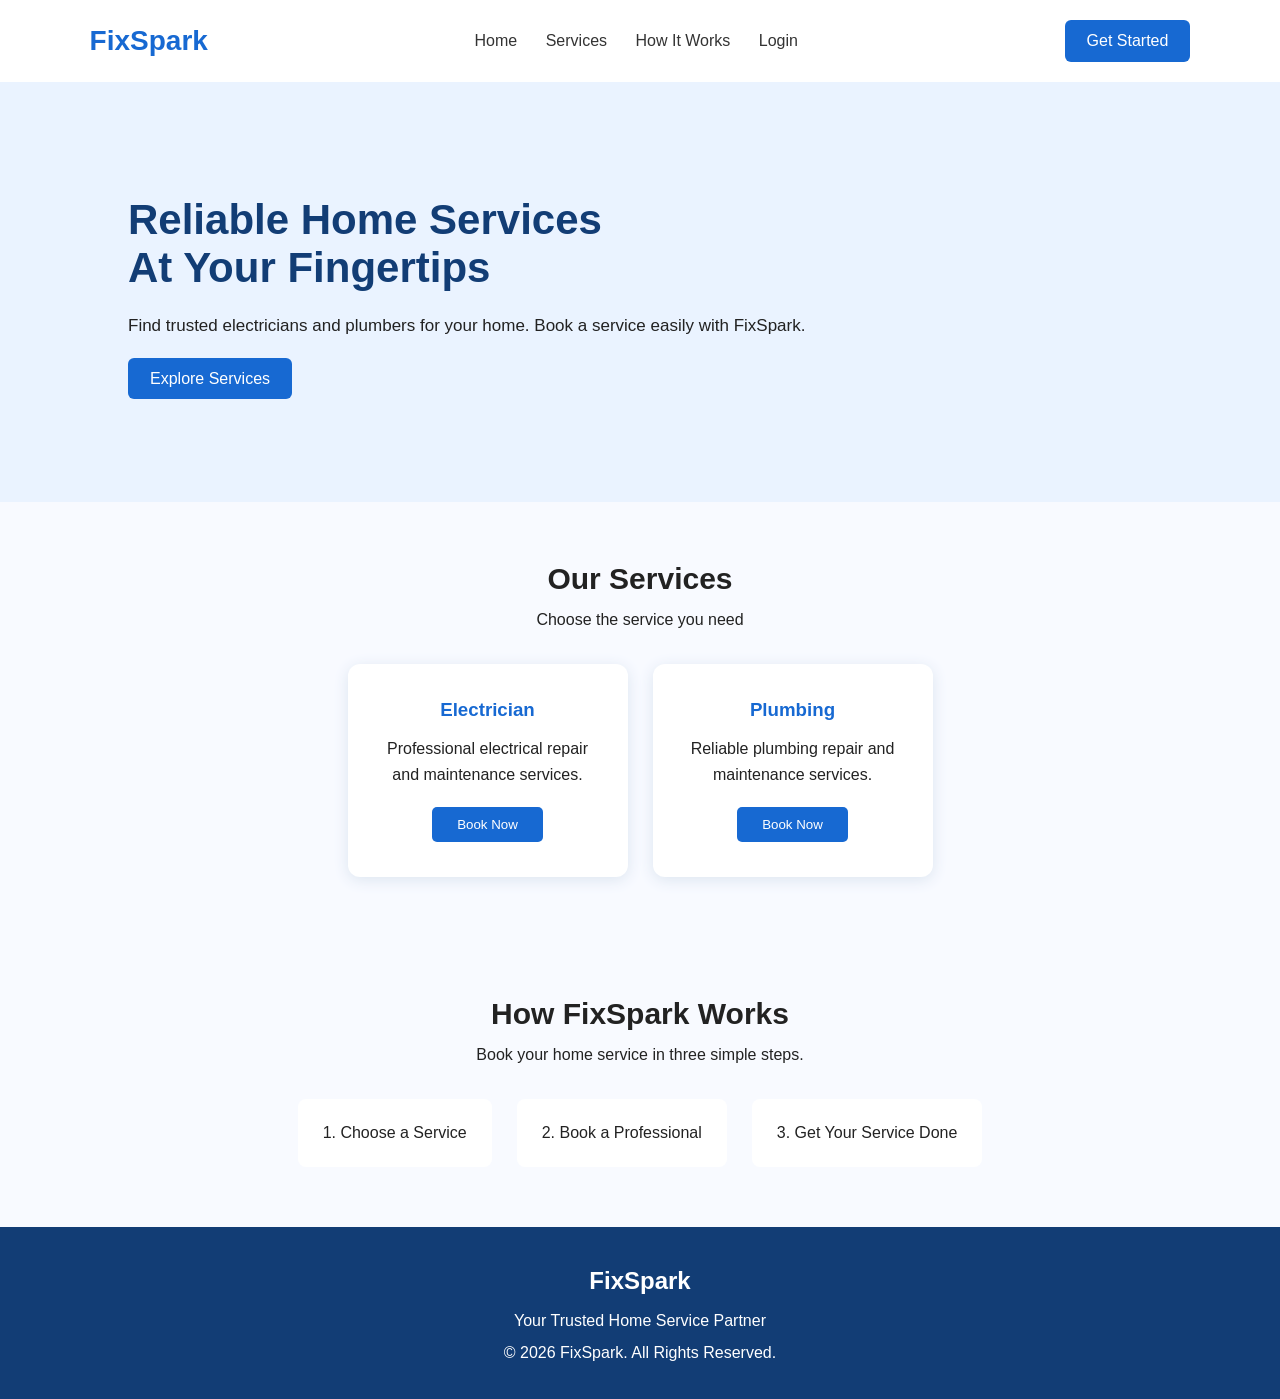
==== index.html @ 0ac02f3a "new file added" ====
<!DOCTYPE html>
<html lang="en">
<head>
    <meta charset="UTF-8">
    <meta name="viewport" content="width=device-width, initial-scale=1.0">
    <title>FixSpark - Home Services</title>
    <link rel="stylesheet" href="css/style.css">
</head>
<body>

    <!-- Navbar -->
    <nav class="navbar">
        <h2 class="logo">FixSpark</h2>

        <div class="nav-links">
            <a href="index.html">Home</a>
            <a href="#services">Services</a>
            <a href="#how-it-works">How It Works</a>
            <a href="login.html">Login</a>
        </div>

        <a href="signup.html" class="nav-btn">Get Started</a>
    </nav>

    <!-- Hero Section -->
    <section class="hero">
        <div class="hero-content">
            <h1>Reliable Home Services<br>
                At Your Fingertips
            </h1>

            <p>
                Find trusted electricians and plumbers
                for your home. Book a service easily
                with FixSpark.
            </p>

            <a href="#services" class="main-btn">
                Explore Services
            </a>
        </div>
    </section>

    <!-- Services -->
    <section class="services" id="services">
        <h2>Our Services</h2>
        <p>Choose the service you need</p>

        <div class="service-container">

            <div class="service-card">
                <h3>Electrician</h3>
                <p>Professional electrical repair
                and maintenance services.</p>
                <button>Book Now</button>
            </div>

            <div class="service-card">
                <h3>Plumbing</h3>
                <p>Reliable plumbing repair
                and maintenance services.</p>
                <button>Book Now</button>
            </div>

        </div>
    </section>

    <!-- How It Works -->
    <section class="how-it-works" id="how-it-works">
        <h2>How FixSpark Works</h2>
        <p>Book your home service in three simple steps.</p>

        <div class="steps">
            <div>1. Choose a Service</div>
            <div>2. Book a Professional</div>
            <div>3. Get Your Service Done</div>
        </div>
    </section>

    <!-- Footer -->
    <footer>
        <h2>FixSpark</h2>
        <p>Your Trusted Home Service Partner</p>
        <p>© 2026 FixSpark. All Rights Reserved.</p>
    </footer>

</body>
</html>
<link rel="stylesheet" href="css/style.css">
---- css/style.css ----
* {
    margin: 0;
    padding: 0;
    box-sizing: border-box;
}

body {
    font-family: Arial, sans-serif;
    color: #222;
    background: #f8faff;
}

/* Navbar */
.navbar {
    display: flex;
    justify-content: space-between;
    align-items: center;
    padding: 20px 7%;
    background: white;
}

.logo {
    color: #1769d2;
    font-size: 28px;
}

.nav-links a {
    text-decoration: none;
    color: #333;
    margin: 0 12px;
}

.nav-btn, .main-btn {
    background: #1769d2;
    color: white;
    padding: 12px 22px;
    text-decoration: none;
    border-radius: 6px;
}

/* Hero */
.hero {
    min-height: 420px;
    display: flex;
    align-items: center;
    padding: 60px 10%;
    background: #eaf3ff;
}

.hero-content h1 {
    font-size: 42px;
    color: #123d75;
    margin-bottom: 20px;
}

.hero-content p {
    font-size: 17px;
    line-height: 1.7;
    margin-bottom: 30px;
}

/* Services */
.services, .how-it-works {
    text-align: center;
    padding: 60px 7%;
}

.services h2, .how-it-works h2 {
    font-size: 30px;
    margin-bottom: 15px;
}

.service-container, .steps {
    display: flex;
    justify-content: center;
    gap: 25px;
    margin-top: 35px;
    flex-wrap: wrap;
}

.service-card {
    background: white;
    padding: 35px;
    width: 280px;
    border-radius: 12px;
    box-shadow: 0 3px 15px #dce5f0;
}

.service-card h3 {
    margin-bottom: 15px;
    color: #1769d2;
}

.service-card p {
    line-height: 1.6;
}

.service-card button {
    margin-top: 20px;
    padding: 10px 25px;
    background: #1769d2;
    color: white;
    border: none;
    border-radius: 5px;
    cursor: pointer;
}

/* How it works */
.steps div {
    background: white;
    padding: 25px;
    border-radius: 8px;
}

/* Footer */
footer {
    background: #123d75;
    color: white;
    text-align: center;
    padding: 30px;
    line-height: 2;
}

/* Mobile */
@media (max-width: 700px) {
    .navbar {
        flex-wrap: wrap;
        gap: 15px;
    }

    .nav-links {
        width: 100%;
    }

    .nav-links a {
        display: inline-block;
        margin: 8px;
    }

    .hero-content h1 {
        font-size: 30px;
    }
}
---- css/style.css ----
* {
    margin: 0;
    padding: 0;
    box-sizing: border-box;
}

body {
    font-family: Arial, sans-serif;
    color: #222;
    background: #f8faff;
}

/* Navbar */
.navbar {
    display: flex;
    justify-content: space-between;
    align-items: center;
    padding: 20px 7%;
    background: white;
}

.logo {
    color: #1769d2;
    font-size: 28px;
}

.nav-links a {
    text-decoration: none;
    color: #333;
    margin: 0 12px;
}

.nav-btn, .main-btn {
    background: #1769d2;
    color: white;
    padding: 12px 22px;
    text-decoration: none;
    border-radius: 6px;
}

/* Hero */
.hero {
    min-height: 420px;
    display: flex;
    align-items: center;
    padding: 60px 10%;
    background: #eaf3ff;
}

.hero-content h1 {
    font-size: 42px;
    color: #123d75;
    margin-bottom: 20px;
}

.hero-content p {
    font-size: 17px;
    line-height: 1.7;
    margin-bottom: 30px;
}

/* Services */
.services, .how-it-works {
    text-align: center;
    padding: 60px 7%;
}

.services h2, .how-it-works h2 {
    font-size: 30px;
    margin-bottom: 15px;
}

.service-container, .steps {
    display: flex;
    justify-content: center;
    gap: 25px;
    margin-top: 35px;
    flex-wrap: wrap;
}

.service-card {
    background: white;
    padding: 35px;
    width: 280px;
    border-radius: 12px;
    box-shadow: 0 3px 15px #dce5f0;
}

.service-card h3 {
    margin-bottom: 15px;
    color: #1769d2;
}

.service-card p {
    line-height: 1.6;
}

.service-card button {
    margin-top: 20px;
    padding: 10px 25px;
    background: #1769d2;
    color: white;
    border: none;
    border-radius: 5px;
    cursor: pointer;
}

/* How it works */
.steps div {
    background: white;
    padding: 25px;
    border-radius: 8px;
}

/* Footer */
footer {
    background: #123d75;
    color: white;
    text-align: center;
    padding: 30px;
    line-height: 2;
}

/* Mobile */
@media (max-width: 700px) {
    .navbar {
        flex-wrap: wrap;
        gap: 15px;
    }

    .nav-links {
        width: 100%;
    }

    .nav-links a {
        display: inline-block;
        margin: 8px;
    }

    .hero-content h1 {
        font-size: 30px;
    }
}
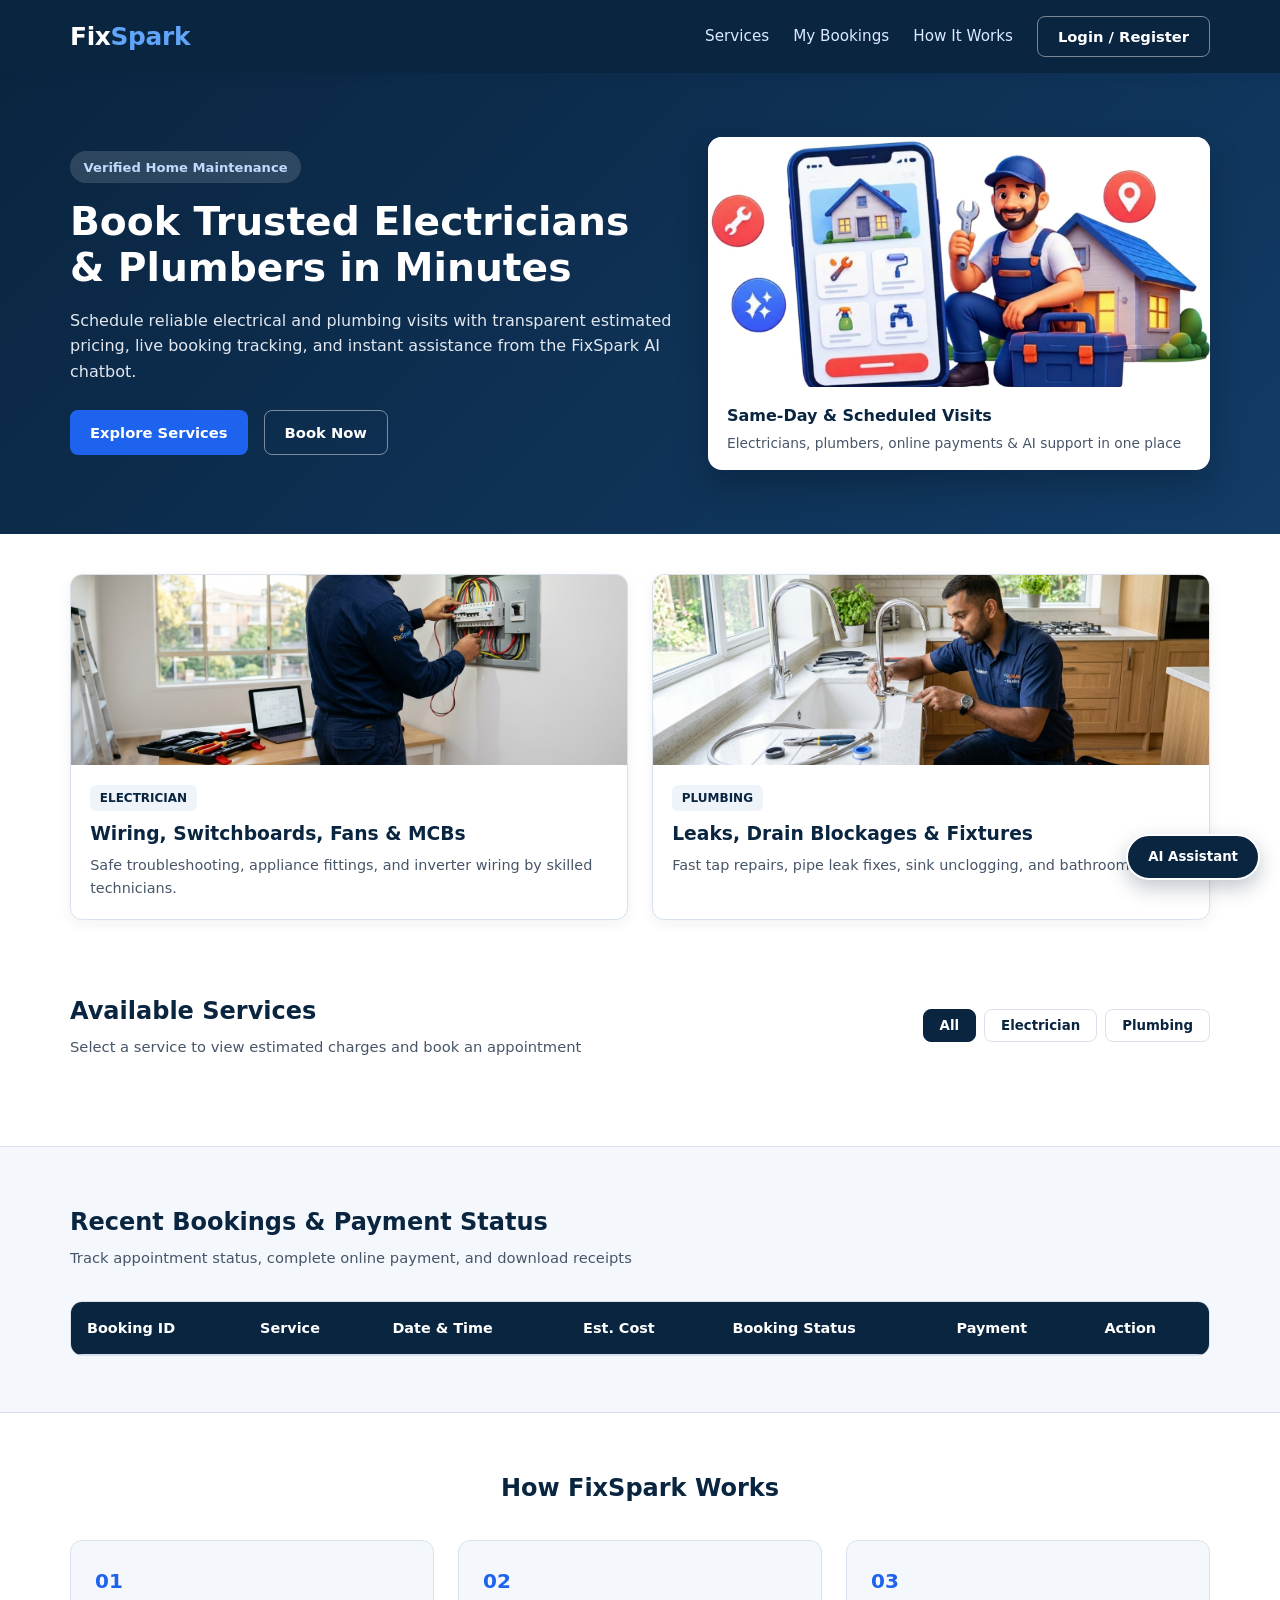
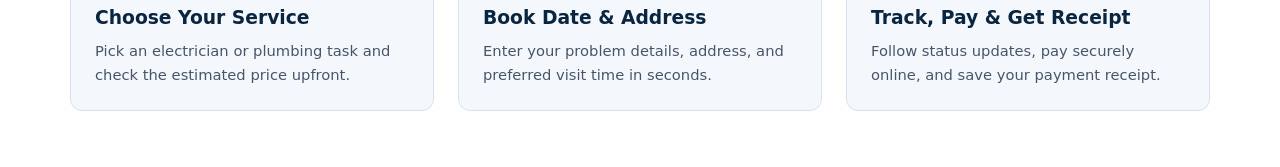
==== commit 4fb1b153: "new updation" ====
--- a/index.html
+++ b/index.html
@@ -1,89 +1,226 @@
 <!DOCTYPE html>
 <html lang="en">
 <head>
-    <meta charset="UTF-8">
-    <meta name="viewport" content="width=device-width, initial-scale=1.0">
-    <title>FixSpark - Home Services</title>
-    <link rel="stylesheet" href="css/style.css">
+  <meta charset="UTF-8" />
+  <meta name="viewport" content="width=device-width, initial-scale=1.0" />
+  <title>FixSpark | Electrician & Plumbing Service Booking</title>
+  <link rel="stylesheet" href="style.css" />
 </head>
 <body>
-
-    <!-- Navbar -->
-    <nav class="navbar">
-        <h2 class="logo">FixSpark</h2>
-
-        <div class="nav-links">
-            <a href="index.html">Home</a>
-            <a href="#services">Services</a>
-            <a href="#how-it-works">How It Works</a>
-            <a href="login.html">Login</a>
-        </div>
-
-        <a href="signup.html" class="nav-btn">Get Started</a>
-    </nav>
-
-    <!-- Hero Section -->
-    <section class="hero">
-        <div class="hero-content">
-            <h1>Reliable Home Services<br>
-                At Your Fingertips
-            </h1>
-
-            <p>
-                Find trusted electricians and plumbers
-                for your home. Book a service easily
-                with FixSpark.
-            </p>
-
-            <a href="#services" class="main-btn">
-                Explore Services
-            </a>
-        </div>
-    </section>
-
-    <!-- Services -->
-    <section class="services" id="services">
-        <h2>Our Services</h2>
-        <p>Choose the service you need</p>
-
-        <div class="service-container">
-
-            <div class="service-card">
-                <h3>Electrician</h3>
-                <p>Professional electrical repair
-                and maintenance services.</p>
-                <button>Book Now</button>
-            </div>
-
-            <div class="service-card">
-                <h3>Plumbing</h3>
-                <p>Reliable plumbing repair
-                and maintenance services.</p>
-                <button>Book Now</button>
-            </div>
-
-        </div>
-    </section>
-
-    <!-- How It Works -->
-    <section class="how-it-works" id="how-it-works">
-        <h2>How FixSpark Works</h2>
-        <p>Book your home service in three simple steps.</p>
-
-        <div class="steps">
-            <div>1. Choose a Service</div>
-            <div>2. Book a Professional</div>
-            <div>3. Get Your Service Done</div>
-        </div>
-    </section>
-
-    <!-- Footer -->
-    <footer>
-        <h2>FixSpark</h2>
-        <p>Your Trusted Home Service Partner</p>
-        <p>© 2026 FixSpark. All Rights Reserved.</p>
-    </footer>
-
+  <!-- Navigation -->
+  <header class="navbar">
+    <div class="container nav-content">
+      <a href="#" class="logo">Fix<span>Spark</span></a>
+      <nav class="nav-links" id="navLinks">
+        <a href="#services">Services</a>
+        <a href="#bookings">My Bookings</a>
+        <a href="#how-it-works">How It Works</a>
+        <button class="btn btn-outline-light" id="openAuthBtn">Login / Register</button>
+      </nav>
+    </div>
+  </header>
+
+  <!-- Hero Section -->
+  <section class="hero">
+    <div class="container hero-grid">
+      <div>
+        <span class="badge">Verified Home Maintenance</span>
+        <h1>Book Trusted Electricians & Plumbers in Minutes</h1>
+        <p>
+          Schedule reliable electrical and plumbing visits with transparent estimated pricing,
+          live booking tracking, and instant assistance from the FixSpark AI chatbot.
+        </p>
+        <div class="hero-actions">
+          <a href="#services" class="btn btn-accent">Explore Services</a>
+          <button class="btn btn-outline-light" id="quickBookBtn">Book Now</button>
+        </div>
+      </div>
+
+      <div class="hero-media-card">
+        <img src="images/image2.jpeg" alt="Electrician inspecting home electrical panel" class="hero-img" />
+        <div class="hero-media-caption">
+          <strong>Same-Day & Scheduled Visits</strong>
+          <span>Electricians, plumbers, online payments & AI support in one place</span>
+        </div>
+      </div>
+    </div>
+  </section>
+
+  <!-- Featured Category Spotlight -->
+  <section class="section spotlight-section">
+    <div class="container spotlight-grid">
+      <div class="spotlight-card">
+        <img src="images/electrician.jpg" alt="Electrical repairs and installations" />
+        <div class="spotlight-body">
+          <span class="category-pill">Electrician</span>
+          <h3>Wiring, Switchboards, Fans & MCBs</h3>
+          <p>Safe troubleshooting, appliance fittings, and inverter wiring by skilled technicians.</p>
+        </div>
+      </div>
+      <div class="spotlight-card">
+        <img src="images/plumbur.jpg" alt="Plumbing repairs and faucet installation" />
+        <div class="spotlight-body">
+          <span class="category-pill">Plumbing</span>
+          <h3>Leaks, Drain Blockages & Fixtures</h3>
+          <p>Fast tap repairs, pipe leak fixes, sink unclogging, and bathroom fittings.</p>
+        </div>
+      </div>
+    </div>
+  </section>
+
+  <!-- Services Module -->
+  <section id="services" class="section">
+    <div class="container">
+      <div class="section-header">
+        <div>
+          <h2>Available Services</h2>
+          <p class="subtitle">Select a service to view estimated charges and book an appointment</p>
+        </div>
+        <div class="filter-group">
+          <button class="filter-btn active" data-filter="all">All</button>
+          <button class="filter-btn" data-filter="electrician">Electrician</button>
+          <button class="filter-btn" data-filter="plumbing">Plumbing</button>
+        </div>
+      </div>
+
+      <div class="services-grid" id="servicesGrid">
+        <!-- Populated by script.js -->
+      </div>
+    </div>
+  </section>
+
+  <!-- Booking & Payment Status Module -->
+  <section id="bookings" class="section section-tint">
+    <div class="container">
+      <div class="section-header">
+        <div>
+          <h2>Recent Bookings & Payment Status</h2>
+          <p class="subtitle">Track appointment status, complete online payment, and download receipts</p>
+        </div>
+      </div>
+      <div class="table-wrapper">
+        <table>
+          <thead>
+            <tr>
+              <th>Booking ID</th>
+              <th>Service</th>
+              <th>Date & Time</th>
+              <th>Est. Cost</th>
+              <th>Booking Status</th>
+              <th>Payment</th>
+              <th>Action</th>
+            </tr>
+          </thead>
+          <tbody id="bookingsTableBody">
+            <!-- Populated by script.js -->
+          </tbody>
+        </table>
+      </div>
+    </div>
+  </section>
+
+  <!-- How It Works -->
+  <section id="how-it-works" class="section">
+    <div class="container">
+      <h2 class="center-title">How FixSpark Works</h2>
+      <div class="steps-grid">
+        <div class="step-card">
+          <span class="step-num">01</span>
+          <h3>Choose Your Service</h3>
+          <p>Pick an electrician or plumbing task and check the estimated price upfront.</p>
+        </div>
+        <div class="step-card">
+          <span class="step-num">02</span>
+          <h3>Book Date & Address</h3>
+          <p>Enter your problem details, address, and preferred visit time in seconds.</p>
+        </div>
+        <div class="step-card">
+          <span class="step-num">03</span>
+          <h3>Track, Pay & Get Receipt</h3>
+          <p>Follow status updates, pay securely online, and save your payment receipt.</p>
+        </div>
+      </div>
+    </div>
+  </section>
+
+  <!-- Booking Modal -->
+  <div class="modal" id="bookingModal">
+    <div class="modal-content">
+      <div class="modal-header">
+        <h3>Book Service</h3>
+        <button class="close-btn" id="closeBookingModal">&times;</button>
+      </div>
+      <form id="bookingForm">
+        <label>Service</label>
+        <select id="bookingServiceSelect" required></select>
+
+        <label>Problem Description</label>
+        <textarea id="problemDesc" rows="3" placeholder="Describe the issue..." required></textarea>
+
+        <label>Service Address</label>
+        <input type="text" id="serviceAddress" placeholder="House/Flat No, Street, Area" required />
+
+        <div class="form-row">
+          <div>
+            <label>Preferred Date</label>
+            <input type="date" id="serviceDate" required />
+          </div>
+          <div>
+            <label>Preferred Time</label>
+            <input type="time" id="serviceTime" required />
+          </div>
+        </div>
+
+        <button type="submit" class="btn btn-navy full-width">Confirm Booking</button>
+      </form>
+    </div>
+  </div>
+
+  <!-- Role Login / Register Modal -->
+  <div class="modal" id="authModal">
+    <div class="modal-content">
+      <div class="modal-header">
+        <h3>FixSpark Account Access</h3>
+        <button class="close-btn" id="closeAuthModal">&times;</button>
+      </div>
+      <form id="authForm">
+        <label>Role</label>
+        <select id="userRole">
+          <option value="Customer">Customer</option>
+          <option value="Service Provider">Service Provider (Electrician / Plumber)</option>
+          <option value="Administrator">Administrator</option>
+        </select>
+
+        <label>Email</label>
+        <input type="email" placeholder="you@example.com" required />
+
+        <label>Password</label>
+        <input type="password" placeholder="Enter password" required />
+
+        <button type="submit" class="btn btn-navy full-width">Continue</button>
+      </form>
+    </div>
+  </div>
+
+  <!-- Floating AI Chatbot Widget -->
+  <button class="chatbot-toggle" id="chatbotToggle">AI Assistant</button>
+  <div class="chatbot-box" id="chatbotBox">
+    <div class="chatbot-header">
+      <span>FixSpark AI Assistant</span>
+      <button id="closeChatbot">&times;</button>
+    </div>
+    <div class="chatbot-messages" id="chatMessages">
+      <div class="msg bot">
+        Hello! Ask me about electrician or plumbing prices, booking steps, or payments.
+      </div>
+    </div>
+    <form class="chatbot-input" id="chatForm">
+      <input type="text" id="chatInput" placeholder="Type your question..." required />
+      <button type="submit">Send</button>
+    </form>
+  </div>
+
+  <script src="script.js"></script>
 </body>
 </html>
 <link rel="stylesheet" href="css/style.css">
--- a/css/style.css
+++ b/css/style.css
@@ -1,143 +1,637 @@
+:root {
+  --navy: #0a2540;
+  --navy-dark: #061829;
+  --navy-soft: #eef4fa;
+  --white: #ffffff;
+  --surface: #ffffff;
+  --surface-tint: #f4f8fc;
+  --border: #d9e2ec;
+  --text: #0f172a;
+  --muted: #475569;
+  --accent: #1d63ed;
+  --accent-hover: #144bc2;
+  --success: #0f766e;
+  --success-bg: #ccfbf1;
+  --pending-bg: #fef3c7;
+  --pending-text: #92400e;
+}
+
 * {
-    margin: 0;
-    padding: 0;
-    box-sizing: border-box;
+  box-sizing: border-box;
+  margin: 0;
+  padding: 0;
+  font-family: "Segoe UI", system-ui, -apple-system, sans-serif;
 }
 
 body {
-    font-family: Arial, sans-serif;
-    color: #222;
-    background: #f8faff;
+  background-color: var(--white);
+  color: var(--text);
+  line-height: 1.6;
+}
+
+.container {
+  width: 90%;
+  max-width: 1140px;
+  margin: 0 auto;
 }
 
 /* Navbar */
 .navbar {
-    display: flex;
-    justify-content: space-between;
-    align-items: center;
-    padding: 20px 7%;
-    background: white;
+  background: var(--navy);
+  color: var(--white);
+  position: sticky;
+  top: 0;
+  z-index: 100;
+  box-shadow: 0 2px 10px rgba(10, 37, 64, 0.12);
+}
+
+.nav-content {
+  display: flex;
+  justify-content: space-between;
+  align-items: center;
+  padding: 1rem 0;
 }
 
 .logo {
-    color: #1769d2;
-    font-size: 28px;
+  font-size: 1.55rem;
+  font-weight: 800;
+  color: var(--white);
+  text-decoration: none;
+  letter-spacing: -0.3px;
+}
+
+.logo span {
+  color: #60a5fa;
+}
+
+.nav-links {
+  display: flex;
+  align-items: center;
+  gap: 1.5rem;
 }
 
 .nav-links a {
-    text-decoration: none;
-    color: #333;
-    margin: 0 12px;
-}
-
-.nav-btn, .main-btn {
-    background: #1769d2;
-    color: white;
-    padding: 12px 22px;
-    text-decoration: none;
-    border-radius: 6px;
+  color: #dbeafe;
+  text-decoration: none;
+  font-size: 0.95rem;
+  font-weight: 500;
+}
+
+.nav-links a:hover {
+  color: var(--white);
+}
+
+/* Buttons */
+.btn {
+  padding: 0.68rem 1.25rem;
+  border-radius: 8px;
+  border: none;
+  cursor: pointer;
+  font-weight: 600;
+  text-decoration: none;
+  display: inline-block;
+  font-size: 0.92rem;
+  transition: 0.2s ease;
+}
+
+.btn-navy {
+  background: var(--navy);
+  color: var(--white);
+}
+
+.btn-navy:hover {
+  background: var(--navy-dark);
+}
+
+.btn-accent {
+  background: var(--accent);
+  color: var(--white);
+}
+
+.btn-accent:hover {
+  background: var(--accent-hover);
+}
+
+.btn-outline-light {
+  background: transparent;
+  color: var(--white);
+  border: 1px solid rgba(255, 255, 255, 0.45);
+}
+
+.btn-outline-light:hover {
+  background: rgba(255, 255, 255, 0.1);
+}
+
+.btn-outline-navy {
+  background: var(--white);
+  color: var(--navy);
+  border: 1px solid var(--navy);
+}
+
+.btn-outline-navy:hover {
+  background: var(--navy-soft);
+}
+
+.full-width {
+  width: 100%;
+  margin-top: 1rem;
 }
 
 /* Hero */
 .hero {
-    min-height: 420px;
-    display: flex;
-    align-items: center;
-    padding: 60px 10%;
-    background: #eaf3ff;
-}
-
-.hero-content h1 {
-    font-size: 42px;
-    color: #123d75;
-    margin-bottom: 20px;
-}
-
-.hero-content p {
-    font-size: 17px;
-    line-height: 1.7;
-    margin-bottom: 30px;
+  background: linear-gradient(135deg, var(--navy) 0%, #123b66 100%);
+  color: var(--white);
+  padding: 4rem 0;
+}
+
+.hero-grid {
+  display: grid;
+  grid-template-columns: 1.2fr 1fr;
+  gap: 2.2rem;
+  align-items: center;
+}
+
+.badge {
+  display: inline-block;
+  background: rgba(255, 255, 255, 0.14);
+  color: #bfdbfe;
+  padding: 0.35rem 0.85rem;
+  border-radius: 999px;
+  font-size: 0.82rem;
+  font-weight: 600;
+  margin-bottom: 1rem;
+}
+
+.hero h1 {
+  font-size: 2.45rem;
+  line-height: 1.18;
+  margin-bottom: 1rem;
+}
+
+.hero p {
+  color: #e2e8f0;
+  margin-bottom: 1.6rem;
+  font-size: 1rem;
+}
+
+.hero-actions {
+  display: flex;
+  gap: 1rem;
+  flex-wrap: wrap;
+}
+
+.hero-media-card {
+  background: var(--white);
+  color: var(--text);
+  border-radius: 14px;
+  overflow: hidden;
+  box-shadow: 0 16px 32px rgba(0, 0, 0, 0.22);
+}
+
+.hero-img {
+  width: 100%;
+  height: 250px;
+  object-fit: cover;
+  display: block;
+}
+
+.hero-media-caption {
+  padding: 1rem 1.2rem;
+  display: flex;
+  flex-direction: column;
+  gap: 0.2rem;
+}
+
+.hero-media-caption strong {
+  color: var(--navy);
+  font-size: 1rem;
+}
+
+.hero-media-caption span {
+  color: var(--muted);
+  font-size: 0.86rem;
+}
+
+/* Sections */
+.section {
+  padding: 3.5rem 0;
+}
+
+.section-tint {
+  background: var(--surface-tint);
+  border-top: 1px solid var(--border);
+  border-bottom: 1px solid var(--border);
+}
+
+.subtitle {
+  color: var(--muted);
+  font-size: 0.92rem;
+  margin-top: 0.25rem;
+}
+
+/* Spotlight Cards */
+.spotlight-section {
+  padding-top: 2.5rem;
+  padding-bottom: 1rem;
+}
+
+.spotlight-grid {
+  display: grid;
+  grid-template-columns: repeat(auto-fit, minmax(300px, 1fr));
+  gap: 1.5rem;
+}
+
+.spotlight-card {
+  background: var(--white);
+  border: 1px solid var(--border);
+  border-radius: 12px;
+  overflow: hidden;
+  box-shadow: 0 4px 14px rgba(10, 37, 64, 0.06);
+}
+
+.spotlight-card img {
+  width: 100%;
+  height: 190px;
+  object-fit: cover;
+  display: block;
+}
+
+.spotlight-body {
+  padding: 1.2rem;
+}
+
+.category-pill {
+  display: inline-block;
+  background: var(--navy-soft);
+  color: var(--navy);
+  font-size: 0.75rem;
+  font-weight: 700;
+  text-transform: uppercase;
+  padding: 0.22rem 0.6rem;
+  border-radius: 6px;
+  margin-bottom: 0.45rem;
+}
+
+.spotlight-body h3 {
+  color: var(--navy);
+  margin-bottom: 0.35rem;
+}
+
+.spotlight-body p {
+  color: var(--muted);
+  font-size: 0.9rem;
 }
 
 /* Services */
-.services, .how-it-works {
-    text-align: center;
-    padding: 60px 7%;
-}
-
-.services h2, .how-it-works h2 {
-    font-size: 30px;
-    margin-bottom: 15px;
-}
-
-.service-container, .steps {
-    display: flex;
-    justify-content: center;
-    gap: 25px;
-    margin-top: 35px;
-    flex-wrap: wrap;
+.section-header {
+  display: flex;
+  justify-content: space-between;
+  align-items: center;
+  margin-bottom: 2rem;
+  flex-wrap: wrap;
+  gap: 1rem;
+}
+
+.section-header h2 {
+  color: var(--navy);
+}
+
+.filter-group {
+  display: flex;
+  gap: 0.5rem;
+}
+
+.filter-btn {
+  background: var(--white);
+  color: var(--navy);
+  border: 1px solid var(--border);
+  padding: 0.48rem 1rem;
+  border-radius: 8px;
+  font-weight: 600;
+  cursor: pointer;
+}
+
+.filter-btn.active {
+  background: var(--navy);
+  color: var(--white);
+  border-color: var(--navy);
+}
+
+.services-grid {
+  display: grid;
+  grid-template-columns: repeat(auto-fit, minmax(270px, 1fr));
+  gap: 1.3rem;
 }
 
 .service-card {
-    background: white;
-    padding: 35px;
-    width: 280px;
-    border-radius: 12px;
-    box-shadow: 0 3px 15px #dce5f0;
-}
-
-.service-card h3 {
-    margin-bottom: 15px;
-    color: #1769d2;
-}
-
-.service-card p {
-    line-height: 1.6;
-}
-
-.service-card button {
-    margin-top: 20px;
-    padding: 10px 25px;
-    background: #1769d2;
-    color: white;
-    border: none;
-    border-radius: 5px;
-    cursor: pointer;
-}
-
-/* How it works */
-.steps div {
-    background: white;
-    padding: 25px;
-    border-radius: 8px;
-}
-
-/* Footer */
-footer {
-    background: #123d75;
-    color: white;
-    text-align: center;
-    padding: 30px;
-    line-height: 2;
-}
-
-/* Mobile */
-@media (max-width: 700px) {
-    .navbar {
-        flex-wrap: wrap;
-        gap: 15px;
-    }
-
-    .nav-links {
-        width: 100%;
-    }
-
-    .nav-links a {
-        display: inline-block;
-        margin: 8px;
-    }
-
-    .hero-content h1 {
-        font-size: 30px;
-    }
+  background: var(--white);
+  border: 1px solid var(--border);
+  border-radius: 12px;
+  overflow: hidden;
+  display: flex;
+  flex-direction: column;
+  justify-content: space-between;
+  box-shadow: 0 4px 12px rgba(10, 37, 64, 0.05);
+}
+
+.service-thumb {
+  width: 100%;
+  height: 150px;
+  object-fit: cover;
+  display: block;
+}
+
+.service-content {
+  padding: 1.25rem;
+  display: flex;
+  flex-direction: column;
+  justify-content: space-between;
+  flex: 1;
+}
+
+.service-tag {
+  font-size: 0.74rem;
+  text-transform: uppercase;
+  color: var(--accent);
+  font-weight: 700;
+}
+
+.service-content h3 {
+  margin: 0.35rem 0;
+  color: var(--navy);
+  font-size: 1.08rem;
+}
+
+.service-content p {
+  color: var(--muted);
+  font-size: 0.9rem;
+  margin-bottom: 1rem;
+}
+
+.service-footer {
+  display: flex;
+  justify-content: space-between;
+  align-items: center;
+  border-top: 1px solid var(--border);
+  padding-top: 0.85rem;
+}
+
+.price {
+  font-weight: 700;
+  color: var(--navy);
+  font-size: 1rem;
+}
+
+/* Table */
+.table-wrapper {
+  overflow-x: auto;
+  background: var(--white);
+  border: 1px solid var(--border);
+  border-radius: 12px;
+}
+
+table {
+  width: 100%;
+  border-collapse: collapse;
+}
+
+th, td {
+  padding: 0.9rem 1rem;
+  text-align: left;
+  border-bottom: 1px solid var(--border);
+  font-size: 0.9rem;
+}
+
+th {
+  background: var(--navy);
+  color: var(--white);
+  font-weight: 600;
+}
+
+.status-pill {
+  padding: 0.24rem 0.65rem;
+  border-radius: 999px;
+  font-size: 0.78rem;
+  font-weight: 700;
+}
+
+.status-pending {
+  background: var(--pending-bg);
+  color: var(--pending-text);
+}
+
+.status-paid {
+  background: var(--success-bg);
+  color: var(--success);
+}
+
+/* Steps */
+.center-title {
+  text-align: center;
+  color: var(--navy);
+  margin-bottom: 2rem;
+}
+
+.steps-grid {
+  display: grid;
+  grid-template-columns: repeat(auto-fit, minmax(240px, 1fr));
+  gap: 1.5rem;
+}
+
+.step-card {
+  background: var(--surface-tint);
+  border: 1px solid var(--border);
+  padding: 1.5rem;
+  border-radius: 12px;
+}
+
+.step-num {
+  color: var(--accent);
+  font-weight: 800;
+  font-size: 1.25rem;
+}
+
+.step-card h3 {
+  color: var(--navy);
+  margin: 0.4rem 0;
+}
+
+.step-card p {
+  color: var(--muted);
+  font-size: 0.92rem;
+}
+
+/* Modals */
+.modal {
+  display: none;
+  position: fixed;
+  inset: 0;
+  background: rgba(10, 37, 64, 0.55);
+  justify-content: center;
+  align-items: center;
+  z-index: 200;
+}
+
+.modal.open {
+  display: flex;
+}
+
+.modal-content {
+  background: var(--white);
+  border: 1px solid var(--border);
+  border-radius: 12px;
+  width: 92%;
+  max-width: 440px;
+  padding: 1.5rem;
+  box-shadow: 0 20px 40px rgba(10, 37, 64, 0.2);
+}
+
+.modal-header {
+  display: flex;
+  justify-content: space-between;
+  align-items: center;
+  margin-bottom: 1rem;
+}
+
+.modal-header h3 {
+  color: var(--navy);
+}
+
+.close-btn {
+  background: none;
+  border: none;
+  color: var(--muted);
+  font-size: 1.5rem;
+  cursor: pointer;
+}
+
+form label {
+  display: block;
+  font-size: 0.85rem;
+  font-weight: 600;
+  color: var(--navy);
+  margin: 0.75rem 0 0.3rem;
+}
+
+form input, form select, form textarea {
+  width: 100%;
+  padding: 0.65rem;
+  background: var(--white);
+  border: 1px solid var(--border);
+  border-radius: 8px;
+  color: var(--text);
+}
+
+.form-row {
+  display: grid;
+  grid-template-columns: 1fr 1fr;
+  gap: 0.75rem;
+}
+
+/* Chatbot */
+.chatbot-toggle {
+  position: fixed;
+  bottom: 20px;
+  right: 20px;
+  background: var(--navy);
+  color: var(--white);
+  border: 2px solid var(--white);
+  padding: 0.85rem 1.25rem;
+  border-radius: 999px;
+  font-weight: 700;
+  cursor: pointer;
+  z-index: 150;
+  box-shadow: 0 8px 20px rgba(10, 37, 64, 0.25);
+}
+
+.chatbot-box {
+  display: none;
+  position: fixed;
+  bottom: 78px;
+  right: 20px;
+  width: 325px;
+  background: var(--white);
+  border: 1px solid var(--border);
+  border-radius: 12px;
+  overflow: hidden;
+  z-index: 150;
+  box-shadow: 0 14px 30px rgba(10, 37, 64, 0.2);
+}
+
+.chatbot-box.open {
+  display: block;
+}
+
+.chatbot-header {
+  background: var(--navy);
+  color: var(--white);
+  padding: 0.85rem 1rem;
+  display: flex;
+  justify-content: space-between;
+  font-weight: 600;
+}
+
+.chatbot-header button {
+  background: none;
+  border: none;
+  color: var(--white);
+  font-size: 1.2rem;
+  cursor: pointer;
+}
+
+.chatbot-messages {
+  height: 230px;
+  overflow-y: auto;
+  padding: 0.85rem;
+  display: flex;
+  flex-direction: column;
+  gap: 0.6rem;
+  background: var(--surface-tint);
+}
+
+.msg {
+  padding: 0.65rem 0.85rem;
+  border-radius: 10px;
+  font-size: 0.85rem;
+  max-width: 85%;
+}
+
+.msg.bot {
+  background: var(--white);
+  border: 1px solid var(--border);
+  color: var(--text);
+  align-self: flex-start;
+}
+
+.msg.user {
+  background: var(--navy);
+  color: var(--white);
+  align-self: flex-end;
+}
+
+.chatbot-input {
+  display: flex;
+  border-top: 1px solid var(--border);
+  background: var(--white);
+}
+
+.chatbot-input input {
+  border: none;
+  border-radius: 0;
+  flex: 1;
+}
+
+.chatbot-input button {
+  background: var(--accent);
+  color: var(--white);
+  border: none;
+  padding: 0 1rem;
+  font-weight: 600;
+  cursor: pointer;
+}
+
+@media (max-width: 768px) {
+  .hero-grid {
+    grid-template-columns: 1fr;
+  }
 }
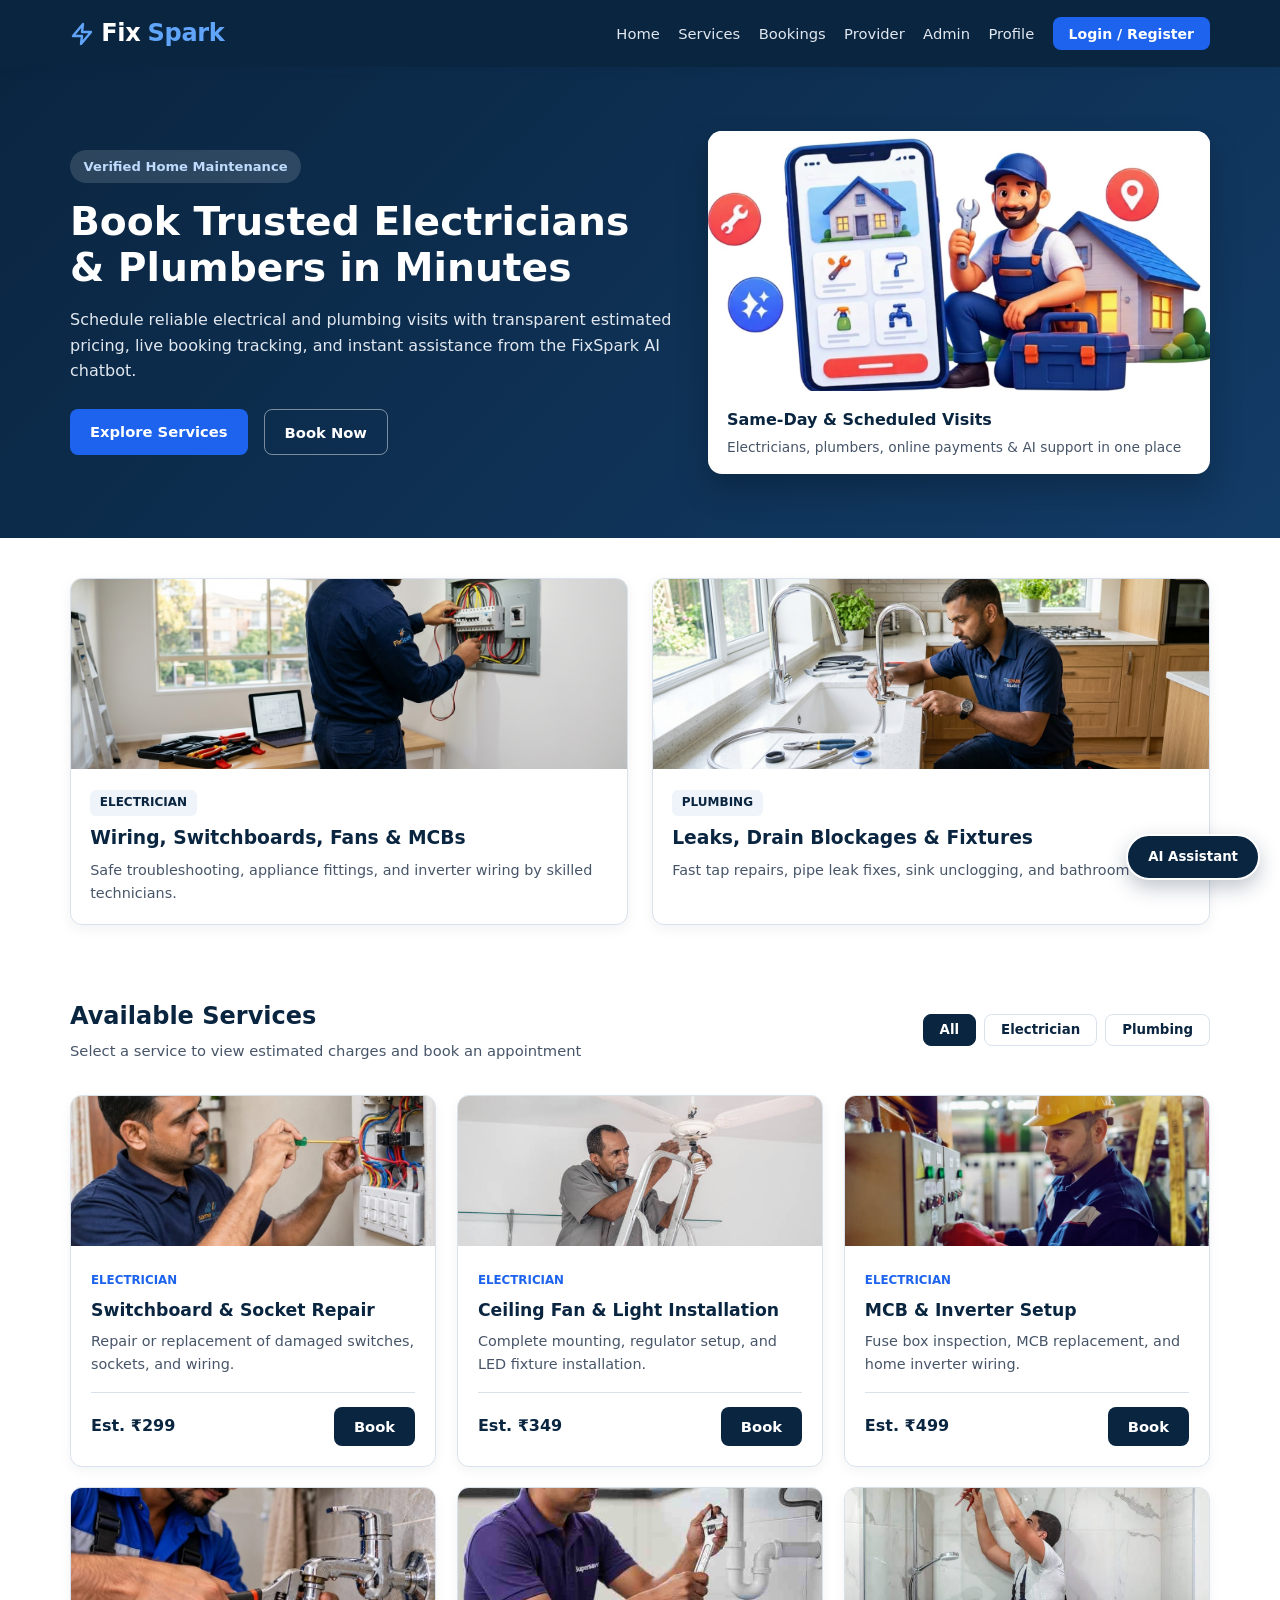
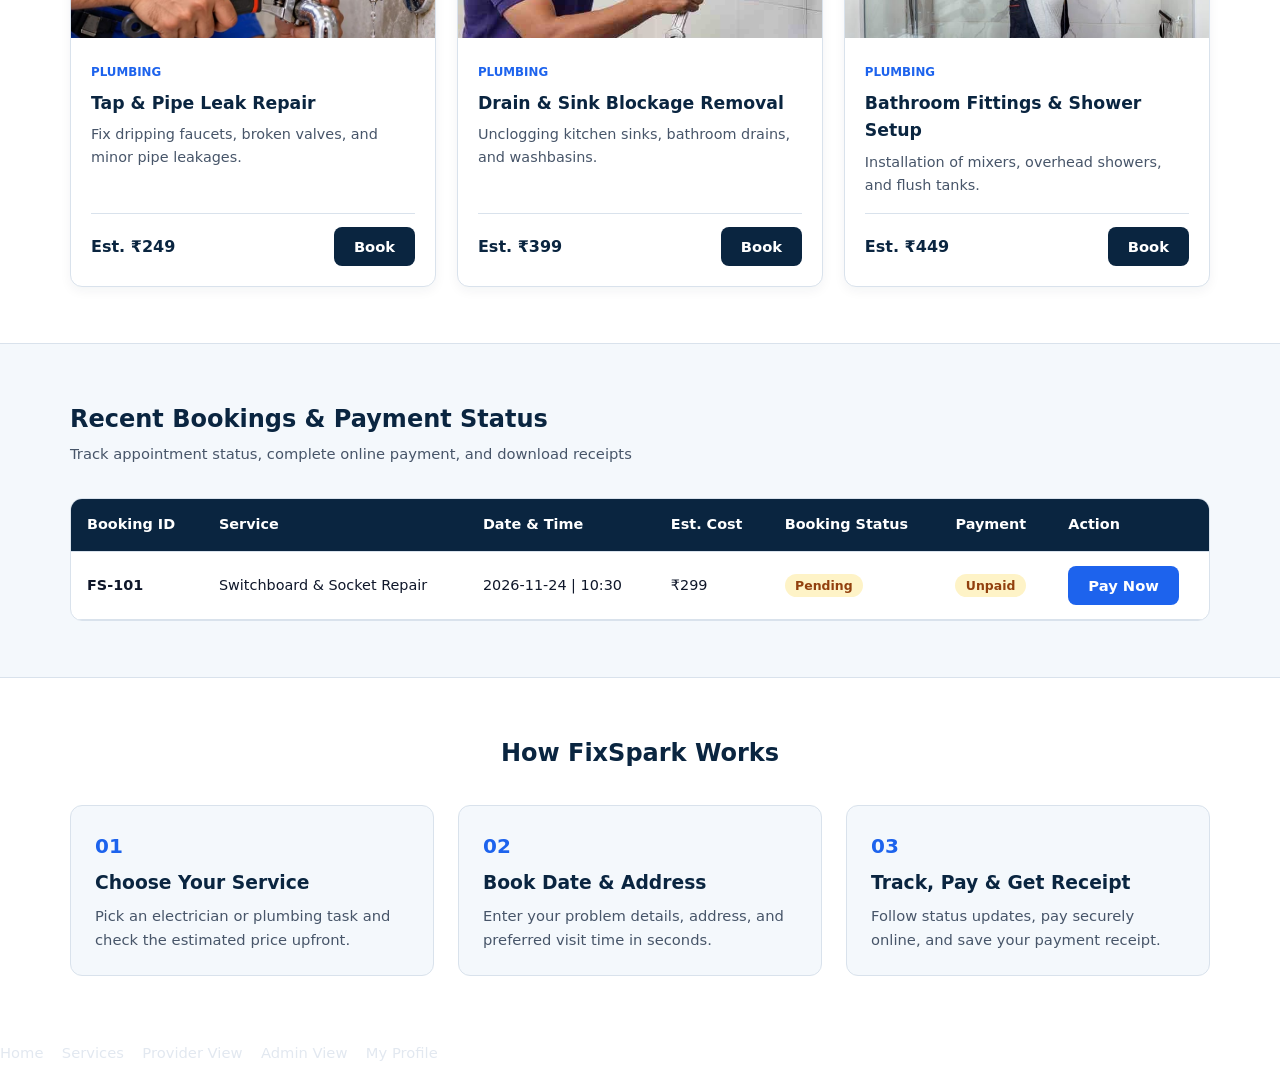
==== commit ff711bb7: "new updation" ====
--- a/index.html
+++ b/index.html
@@ -10,12 +10,21 @@
   <!-- Navigation -->
   <header class="navbar">
     <div class="container nav-content">
-      <a href="#" class="logo">Fix<span>Spark</span></a>
+      <a href="index.html" class="logo">
+        <svg width="24" height="24" viewBox="0 0 24 24" fill="none" stroke="#60a5fa" stroke-width="2.4" stroke-linecap="round" stroke-linejoin="round">
+          <polygon points="13 2 3 14 12 14 11 22 21 10 12 10 13 2"></polygon>
+        </svg>
+        Fix<span>Spark</span>
+      </a>
+
       <nav class="nav-links" id="navLinks">
+        <a href="index.html">Home</a>
         <a href="#services">Services</a>
-        <a href="#bookings">My Bookings</a>
-        <a href="#how-it-works">How It Works</a>
-        <button class="btn btn-outline-light" id="openAuthBtn">Login / Register</button>
+        <a href="#bookings">Bookings</a>
+        <a href="provider.html">Provider</a>
+        <a href="admin.html">Admin</a>
+        <a href="profile.html">Profile</a>
+        <button type="button" class="btn btn-accent nav-auth-btn" id="openAuthBtn">Login / Register</button>
       </nav>
     </div>
   </header>
@@ -220,7 +229,15 @@
     </form>
   </div>
 
-  <script src="script.js"></script>
+  <script src="js/app.js"></script>
 </body>
 </html>
+<nav class="nav-links" id="navLinks">
+  <a href="index.html">Home</a>
+  <a href="index.html#services">Services</a>
+  <a href="provider.html">Provider View</a>
+  <a href="admin.html">Admin View</a>
+  <a href="profile.html">My Profile</a>
+  <button class="btn btn-outline-light" id="openAuthBtn">Login / Register</button>
+</nav>
 <link rel="stylesheet" href="css/style.css">
--- a/css/style.css
+++ b/css/style.css
@@ -634,4 +634,174 @@
   .hero-grid {
     grid-template-columns: 1fr;
   }
+}
+
+/* Clean Single-Line Navbar & Icon Alignment */
+.nav-content {
+  display: flex;
+  justify-content: space-between;
+  align-items: center;
+  gap: 1.5rem;
+  padding: 0.9rem 0;
+}
+
+.logo {
+  display: inline-flex;
+  align-items: center;
+  gap: 0.45rem;
+  font-size: 1.5rem;
+  font-weight: 800;
+  color: #ffffff;
+  text-decoration: none;
+  white-space: nowrap;
+  flex-shrink: 0;
+}
+
+.nav-links {
+  display: flex;
+  align-items: center;
+  gap: 1.15rem;
+  flex-wrap: nowrap;
+}
+
+.nav-links a {
+  color: #e2e8f0;
+  text-decoration: none;
+  font-size: 0.92rem;
+  font-weight: 500;
+  white-space: nowrap;
+  transition: color 0.2s ease;
+}
+
+.nav-links a:hover {
+  color: #ffffff;
+}
+
+.nav-auth-btn {
+  padding: 0.52rem 1rem;
+  font-size: 0.88rem;
+  white-space: nowrap;
+  flex-shrink: 0;
+}
+
+.hero-img {
+  width: 100%;
+  height: 260px;
+  object-fit: cover;
+  object-position: center;
+}
+
+@media (max-width: 920px) {
+  .nav-content {
+    flex-direction: column;
+    align-items: flex-start;
+  }
+  .nav-links {
+    flex-wrap: wrap;
+    gap: 0.85rem;
+  }
+}
+
+/* Dashboard Layout, Cards & Forms (Provider, Admin & Profile) */
+.dashboard-hero {
+  background: linear-gradient(135deg, var(--navy) 0%, #123b66 100%);
+  color: var(--white);
+  padding: 2.5rem 0;
+}
+
+.dashboard-hero h1 {
+  font-size: 2rem;
+  margin: 0.4rem 0;
+}
+
+.dashboard-hero p {
+  color: #e2e8f0;
+  max-width: 720px;
+}
+
+.summary-grid {
+  display: grid;
+  grid-template-columns: repeat(auto-fit, minmax(230px, 1fr));
+  gap: 1.25rem;
+}
+
+.summary-card {
+  background: var(--white);
+  border: 1px solid var(--border);
+  border-left: 4px solid var(--navy);
+  border-radius: 10px;
+  padding: 1.25rem;
+  box-shadow: 0 4px 12px rgba(10, 37, 64, 0.05);
+}
+
+.summary-label {
+  display: block;
+  font-size: 0.8rem;
+  font-weight: 700;
+  text-transform: uppercase;
+  color: var(--accent);
+  margin-bottom: 0.35rem;
+}
+
+.summary-card h3 {
+  color: var(--navy);
+  font-size: 1.3rem;
+  margin-bottom: 0.3rem;
+}
+
+.summary-card p {
+  color: var(--muted);
+  font-size: 0.88rem;
+}
+
+.card-panel {
+  background: var(--white);
+  border: 1px solid var(--border);
+  border-radius: 12px;
+  padding: 1.5rem;
+  box-shadow: 0 6px 18px rgba(10, 37, 64, 0.05);
+}
+
+.inline-add-form {
+  display: grid;
+  grid-template-columns: 1fr 2fr 1fr auto;
+  gap: 0.75rem;
+  align-items: end;
+  margin-bottom: 1.5rem;
+}
+
+.action-group {
+  display: flex;
+  gap: 0.45rem;
+  flex-wrap: wrap;
+}
+
+.faq-list {
+  display: grid;
+  gap: 0.65rem;
+  margin-top: 1rem;
+}
+
+.faq-item {
+  background: var(--surface-tint);
+  border: 1px solid var(--border);
+  border-radius: 8px;
+  padding: 0.85rem 1rem;
+}
+
+.faq-item strong {
+  display: block;
+  color: var(--navy);
+  margin-bottom: 0.2rem;
+}
+
+.faq-item p {
+  color: var(--muted);
+  font-size: 0.88rem;
+}
+
+@media (max-width: 768px) {
+  .inline-add-form {
+    grid-template-columns: 1fr;
+  }
 }
